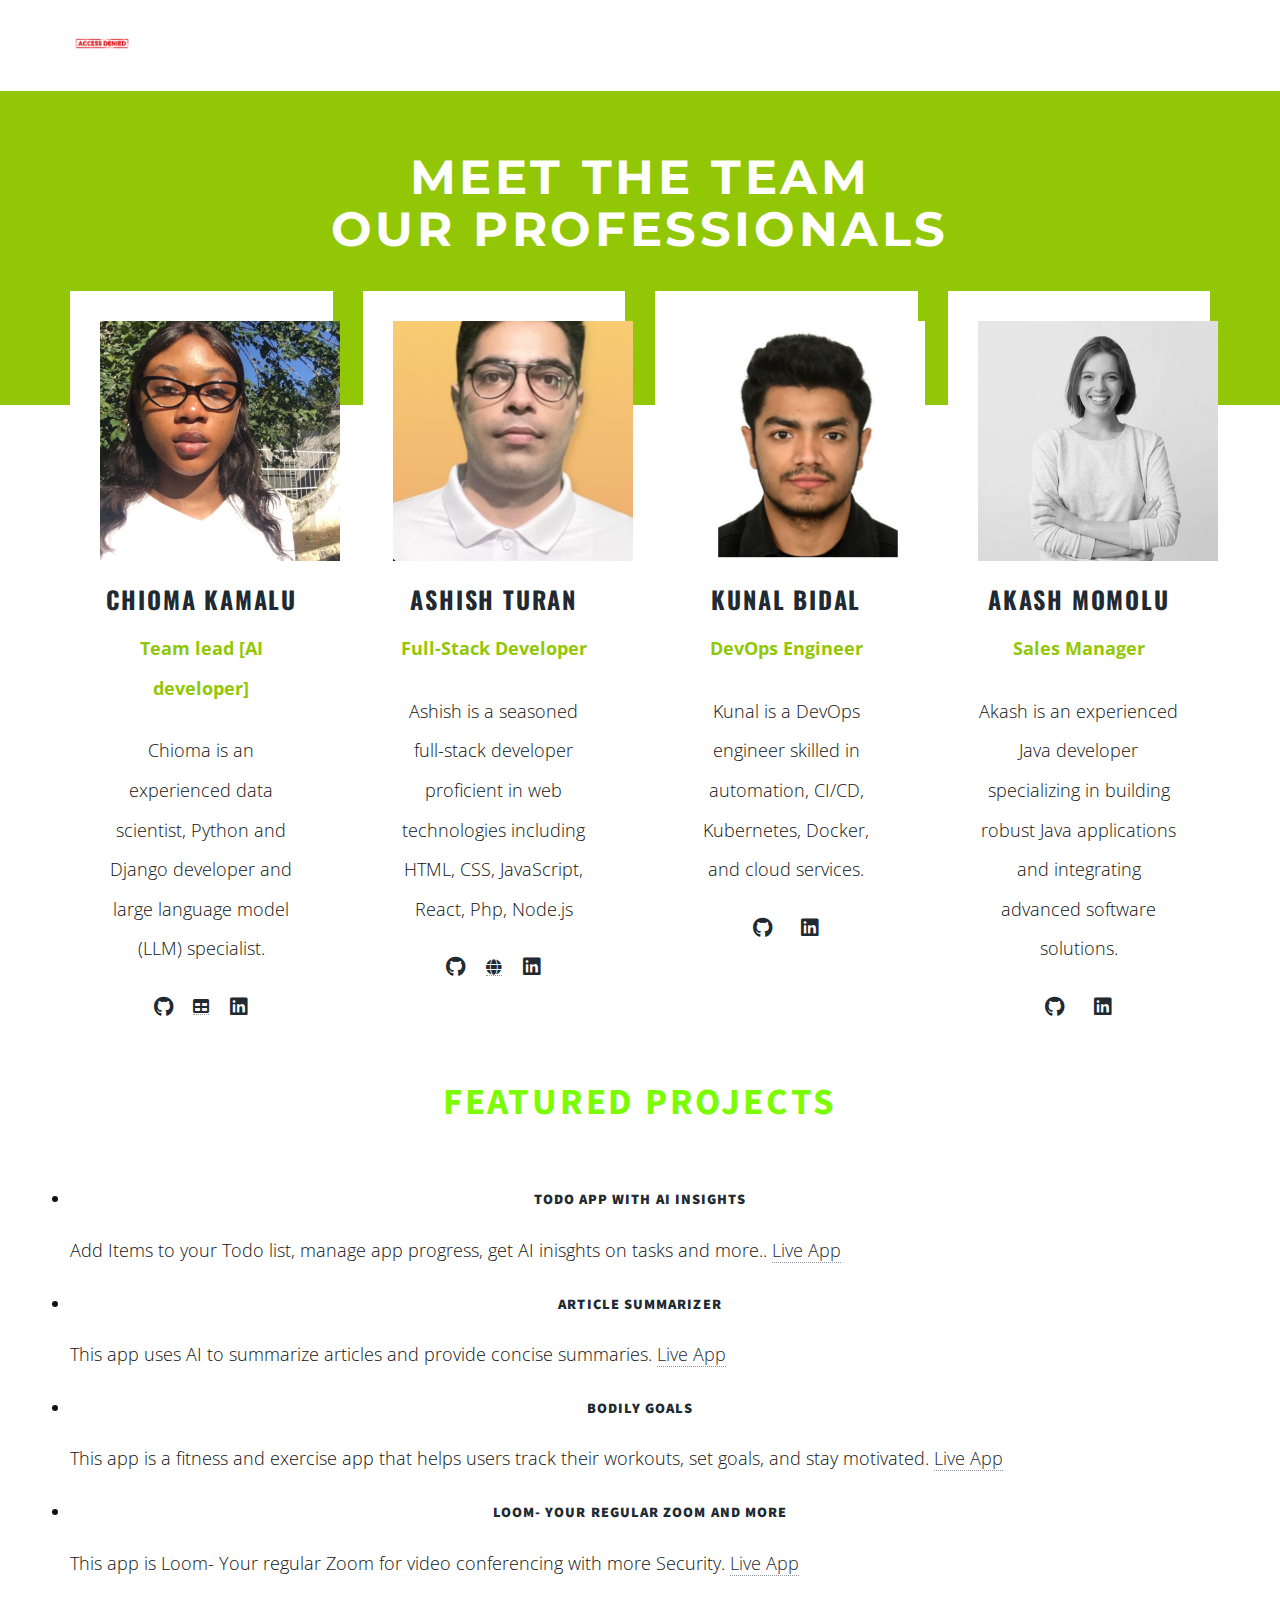
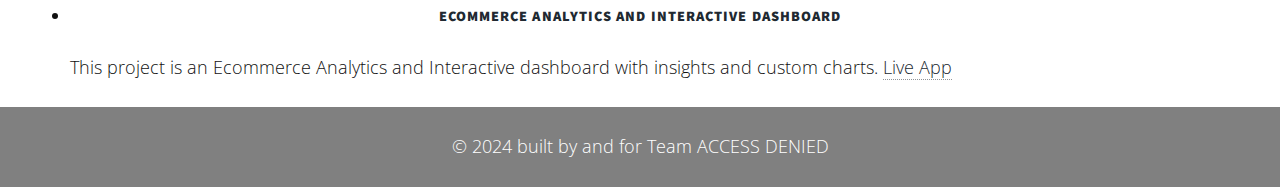
==== index.html @ f06ac586 "Add files via upload" ====
<!DOCTYPE html>
<html style="font-size: 16px;" lang="en"><head>
    <meta name="viewport" content="width=device-width, initial-scale=1.0">
    <meta charset="utf-8">
    <meta name="keywords" content="Meet The Team
Our Professionals">
    <meta name="description" content="">
    <title>team 1</title>
    <link rel="stylesheet" href="nicepage.css" media="screen">
<link rel="stylesheet" href="team-1.css" media="screen">
    <script class="u-script" type="text/javascript" src="jquery-1.9.1.min.js" defer=""></script>
    <script class="u-script" type="text/javascript" src="nicepage.js" defer=""></script>
    <meta name="generator" content="Nicepage 6.12.10, nicepage.com">
    <link id="u-theme-google-font" rel="stylesheet" href="https://fonts.googleapis.com/css?family=Montserrat:100,100i,200,200i,300,300i,400,400i,500,500i,600,600i,700,700i,800,800i,900,900i|Open+Sans:300,300i,400,400i,500,500i,600,600i,700,700i,800,800i">
    <link id="u-page-google-font" rel="stylesheet" href="https://fonts.googleapis.com/css?family=Montserrat:100,100i,200,200i,300,300i,400,400i,500,500i,600,600i,700,700i,800,800i,900,900i|Oswald:200,300,400,500,600,700">
    <link rel="stylesheet" href="main.css" />
    <link rel="stylesheet" href="https://cdnjs.cloudflare.com/ajax/libs/font-awesome/5.15.4/css/all.min.css">
    
    
    
    
    <script type="application/ld+json">{
		"@context": "http://schema.org",
		"@type": "Organization",
		"name": "",
		"logo": "images/default-logo.png"
}</script>
    <meta name="theme-color" content="#573aba">
    <meta property="og:title" content="team 1">
    <meta property="og:type" content="website">
  <meta data-intl-tel-input-cdn-path="intlTelInput/"></head>
  <body data-home-page="https://website6288372.nicepage.io/team-1.html?version=aebc9a9b-fa94-3146-e59b-1ac89e902285" data-home-page-title="team 1" data-path-to-root="./" data-include-products="false" class="u-body u-xl-mode" data-lang="en"><header class="u-clearfix u-header u-header" id="sec-df24"><div class="u-clearfix u-sheet u-sheet-1">
        <a href="#" class="u-image u-logo u-image-1">
          <img src="images/logo.png" class="u-logo-image u-logo-image-1">
        </a>
      </div></header> 
    <section class="u-align-center u-clearfix u-section-1" id="sec-626b">
      <div class="u-expanded-width u-palette-3-base u-shape u-shape-rectangle u-shape-1"></div>
      <h2 class="u-custom-font u-font-montserrat u-text u-text-body-alt-color u-text-default u-text-1">Meet The Team <br>Our Professionals
      </h2>
      <div class="u-list u-list-1">
        <div class="u-repeater u-repeater-1">
            <!-- Person 1: Chioma Kamalu -->
            <div class="u-align-center u-container-style u-list-item u-repeater-item u-white u-list-item-1">
                <div class="u-container-layout u-similar-container u-valign-top u-container-layout-1">
                    <img alt="" class="u-image u-image-default u-image-1" data-image-width="404" data-image-height="404" src="images/me.jpeg">
                    <h3 class="u-align-center u-custom-font u-font-oswald u-text u-text-2">Chioma Kamalu</h3>
                    <p class="u-align-center u-text u-text-palette-3-base u-text-3">Team lead [AI developer]</p>
                    <p class="u-align-center u-text u-text-4">Chioma is an experienced data scientist, Python and Django developer and large language model (LLM) specialist.</p>
                    <ul class="icons">
                      <li><a href="https://github.com/kamalu-chioma" target="_blank" rel="noopener noreferrer" class="icon brands fa-github"><span class="label">GitHub</span></a></li>
                      <li><a href="https://public.tableau.com/app/profile/chioma.kamalu" target="_blank" rel="noopener noreferrer" class="fa fa-table" aria-hidden="true"><span class="label"></span></a></li>
                      <li><a href="https://www.linkedin.com/in/chimere-chioma-kamalu/" target="_blank" rel="noopener noreferrer" class="icon brands alt fa fa-linkedin"><span class="label">Linkedin</span></a></li>
                    </ul>
                </div>
            </div>
            <!-- Person 2: Ashish Turan -->
            <div class="u-align-center u-container-style u-list-item u-repeater-item u-white u-list-item-2">
                <div class="u-container-layout u-similar-container u-valign-top u-container-layout-2">
                    <img alt="" class="u-image u-image-default u-image-2" src="images/ashish.PNG" data-image-width="404" data-image-height="404">
                    <h3 class="u-align-center u-custom-font u-font-oswald u-text u-text-5">Ashish Turan</h3>
                    <p class="u-align-center u-text u-text-palette-3-base u-text-6">Full-Stack Developer</p>
                    <p class="u-align-center u-text u-text-7">Ashish is a seasoned full-stack developer proficient in web technologies including HTML, CSS, JavaScript, React, Php, Node.js</p>
                    <ul class="icons">
                      <li><a href="https://github.com/ProgammerS" target="_blank" rel="noopener noreferrer" class="icon brands fa-github"><span class="label">GitHub</span></a></li>
                      <li><a href="https://ashishturanportfolio.netlify.app" target="_blank" rel="noopener noreferrer" class="fa fa-globe" aria-hidden="true"><span class="label"></span></a></li>
                      <li><a href="https://www.linkedin.com/in/ashish-turan-946180250/" target="_blank" rel="noopener noreferrer" class="icon brands alt fa fa-linkedin"><span class="label">Linkedin</span></a></li>
                    </ul>
                </div>
            </div>
            <!-- Person 3: Kunal Bidal -->
            <div class="u-align-center u-container-style u-list-item u-repeater-item u-white u-list-item-3">
                <div class="u-container-layout u-similar-container u-valign-top u-container-layout-3">
                    <img alt="" class="u-image u-image-default u-image-3" src="images/kunal.PNG" data-image-width="404" data-image-height="404">
                    <h3 class="u-align-center u-custom-font u-font-oswald u-text u-text-8">Kunal Bidal</h3>
                    <p class="u-align-center u-text u-text-palette-3-base u-text-9">DevOps Engineer</p>
                    <p class="u-align-center u-text u-text-10">Kunal is a DevOps engineer skilled in automation, CI/CD, Kubernetes, Docker, and cloud services. </p>
                    <ul class="icons">
                      <li><a href="https://github.com/KunalBadal/" target="_blank" rel="noopener noreferrer" class="icon brands fa-github"><span class="label">GitHub</span></a></li>
                      <li><a href="https://www.linkedin.com/in/kunal-badal-it/" target="_blank" rel="noopener noreferrer" class="icon brands alt fa fa-linkedin"><span class="label">Linkedin</span></a></li>
                    </ul>
                    
                </div>
            </div>
            <!-- Person 4: Akash Momolu -->
            <div class="u-align-center u-container-style u-list-item u-repeater-item u-white u-list-item-4">
                <div class="u-container-layout u-similar-container u-valign-top u-container-layout-4">
                    <img alt="" class="u-image u-image-default u-image-4" src="images/fff.jpg" data-image-width="404" data-image-height="404">
                    <h3 class="u-align-center u-custom-font u-font-oswald u-text u-text-11">Akash Momolu</h3>
                    <p class="u-align-center u-text u-text-palette-3-base u-text-12">Sales Manager</p>
                    <p class="u-align-center u-text u-text-13">Akash is an experienced Java developer specializing in building robust Java applications and integrating advanced software solutions.</p>
                    <ul class="icons">
                      <li><a href="https://github.com/Akash822m" target="_blank" rel="noopener noreferrer" class="icon brands fa-github"><span class="label">GitHub</span></a></li>
                      <li><a href="https://www.linkedin.com/in/akash-momula-408a9027b/" target="_blank" rel="noopener noreferrer" class="icon brands alt fa fa-linkedin"><span class="label">Linkedin</span></a></li>
                    </ul>
                </div>
            </div>
        </div>

              
       
    

      <div style="text-align: center !important;"></div>
        <h5 style="color: lawngreen; font-size: 37px; font-weight: bold;">FEATURED PROJECTS</h5>
        <ul style="list-style-type: none;"></ul>
          <li>
            <h5>ToDo app with AI insights</h5>
            <p>Add Items to your Todo list, manage app progress, get AI inisghts on tasks and more.. <a href="https://kamalu-chioma-todo-list-app-with-streamlit-and-sqlit-app-j4fhwo.streamlit.app/">Live App</a></p>
          </li>
          <li>
            <h5>Article Summarizer</h5>
              <p>This app uses AI to summarize articles and provide concise summaries. <a href="https://articlegpt.netlify.app/">Live App</a></p>
          </li>
          <li>
            <h5>Bodily goals</h5>
              <p>This app is a fitness and exercise app that helps users track their workouts, set goals, and stay motivated. <a href="https://bodygoals.netlify.app/">Live App</a></p>
          </li>
          <li>
            <h5>Loom- Your regular Zoom and more</h5>
              <p>This app is Loom- Your regular Zoom for video conferencing with more Security. <a href="https://zoom-clone-gamma-silk.vercel.app/">Live App</a></p>
          </li>
          <li>
            <h5>Ecommerce Analytics and Interactive dashboard</h5>
                <p>This project is an Ecommerce Analytics and Interactive dashboard with insights and custom charts. <a href="https://public.tableau.com/app/profile/chioma.kamalu/viz/Book1_16752610232310/DASHBOARD">Live App</a></p>
          </li>
            </li>
          </li>
        </ul>
      </div>




    
      <div style="text-align: center; width: 100%;">
        <footer style="background-color: grey; padding: 20px; color: white; text-align: center !important; width: 100%;">
          <p style="text-align: center !important; margin: 0 auto;">&copy; 2024 built by and for Team ACCESS DENIED</p>
        </footer>
      </div>
      
  </section>

  
    </body></html>
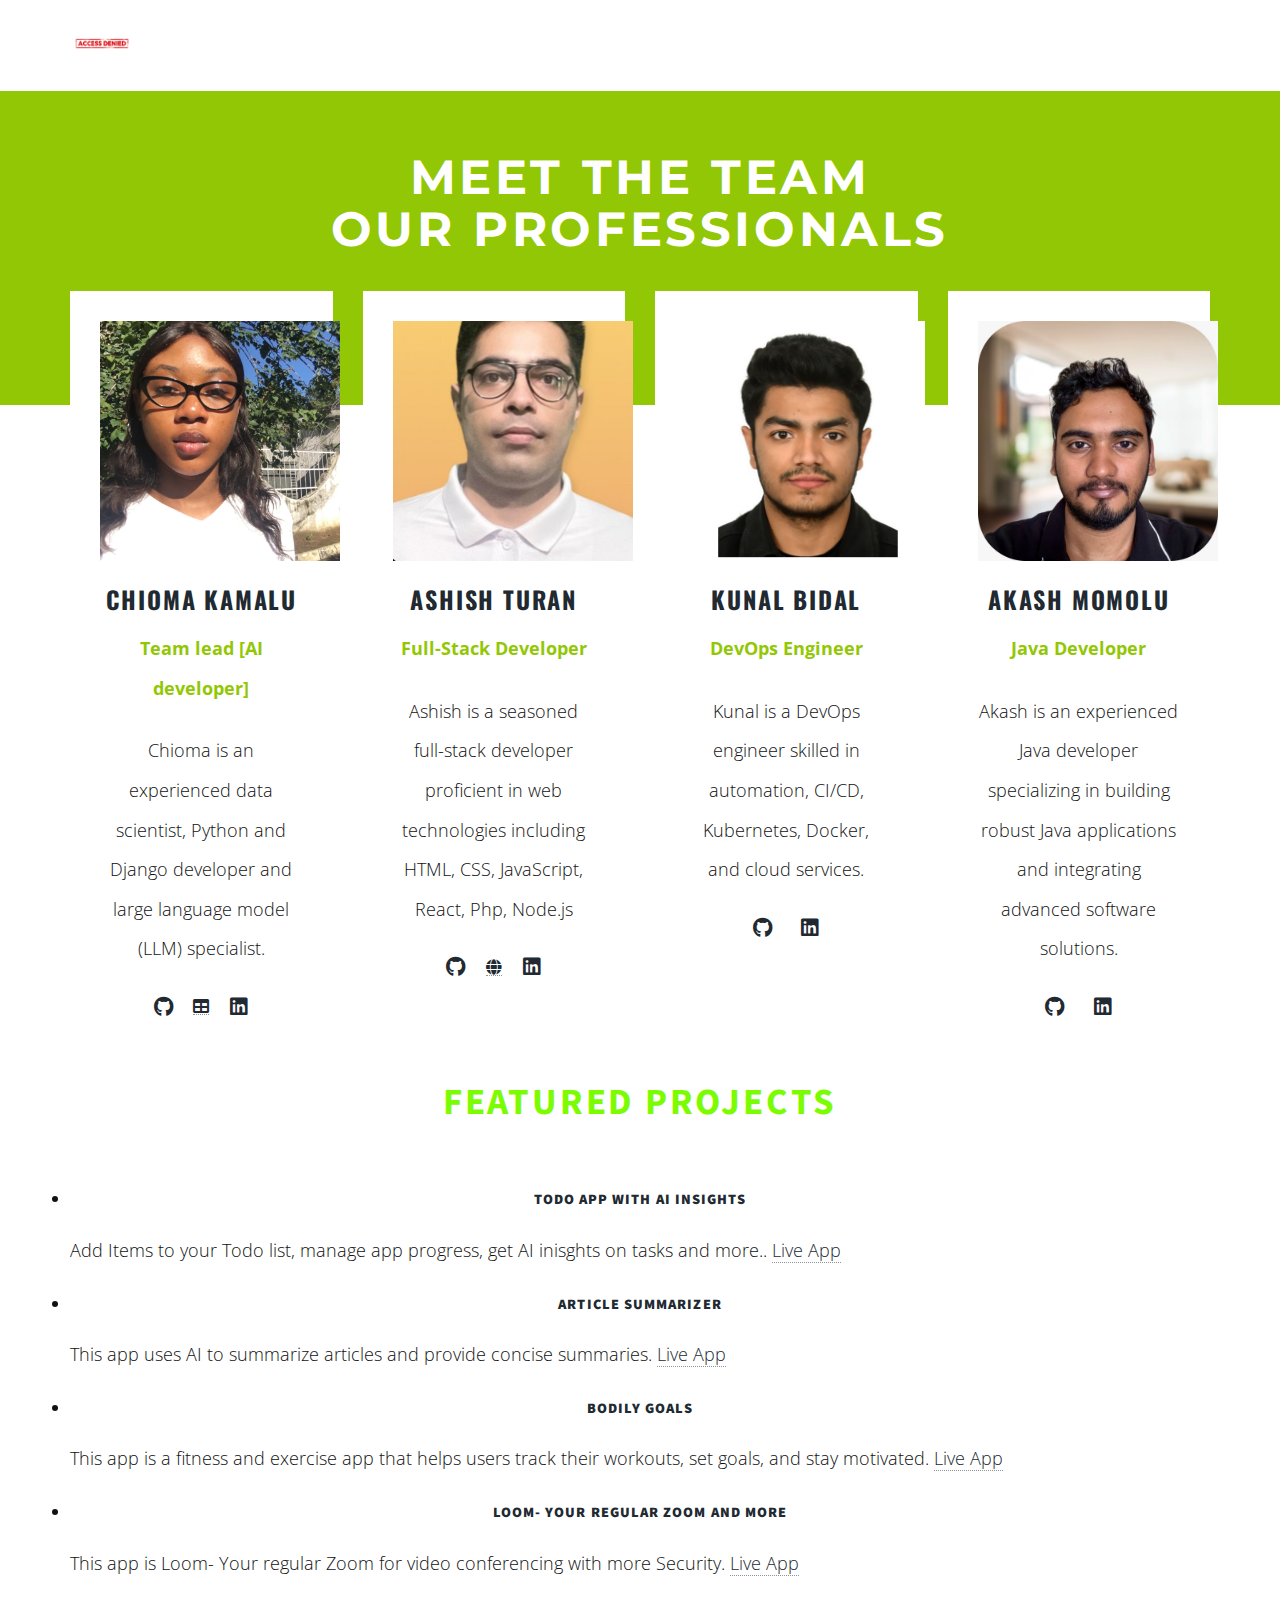
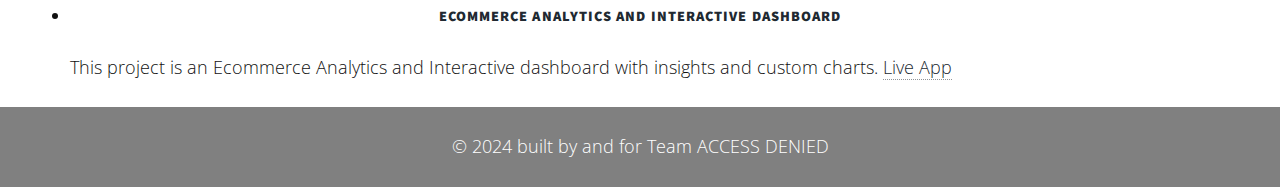
==== commit 97983a17: "Add files via upload" ====
--- a/index.html
+++ b/index.html
@@ -85,9 +85,9 @@
             <!-- Person 4: Akash Momolu -->
             <div class="u-align-center u-container-style u-list-item u-repeater-item u-white u-list-item-4">
                 <div class="u-container-layout u-similar-container u-valign-top u-container-layout-4">
-                    <img alt="" class="u-image u-image-default u-image-4" src="images/fff.jpg" data-image-width="404" data-image-height="404">
+                    <img alt="" class="u-image u-image-default u-image-4" src="images/Akash.jpeg" data-image-width="404" data-image-height="404">
                     <h3 class="u-align-center u-custom-font u-font-oswald u-text u-text-11">Akash Momolu</h3>
-                    <p class="u-align-center u-text u-text-palette-3-base u-text-12">Sales Manager</p>
+                    <p class="u-align-center u-text u-text-palette-3-base u-text-12">Java Developer</p>
                     <p class="u-align-center u-text u-text-13">Akash is an experienced Java developer specializing in building robust Java applications and integrating advanced software solutions.</p>
                     <ul class="icons">
                       <li><a href="https://github.com/Akash822m" target="_blank" rel="noopener noreferrer" class="icon brands fa-github"><span class="label">GitHub</span></a></li>
@@ -106,23 +106,23 @@
         <ul style="list-style-type: none;"></ul>
           <li>
             <h5>ToDo app with AI insights</h5>
-            <p>Add Items to your Todo list, manage app progress, get AI inisghts on tasks and more.. <a href="https://kamalu-chioma-todo-list-app-with-streamlit-and-sqlit-app-j4fhwo.streamlit.app/">Live App</a></p>
+            <p>Add Items to your Todo list, manage app progress, get AI inisghts on tasks and more.. <a href="https://kamalu-chioma-todo-list-app-with-streamlit-and-sqlit-app-j4fhwo.streamlit.app/" target="_blank">Live App</a></p>
           </li>
           <li>
             <h5>Article Summarizer</h5>
-              <p>This app uses AI to summarize articles and provide concise summaries. <a href="https://articlegpt.netlify.app/">Live App</a></p>
+              <p>This app uses AI to summarize articles and provide concise summaries. <a href="https://articlegpt.netlify.app/" target="_blank">Live App</a></p>
           </li>
           <li>
             <h5>Bodily goals</h5>
-              <p>This app is a fitness and exercise app that helps users track their workouts, set goals, and stay motivated. <a href="https://bodygoals.netlify.app/">Live App</a></p>
+              <p>This app is a fitness and exercise app that helps users track their workouts, set goals, and stay motivated. <a href="https://bodygoals.netlify.app/" target="_blank">Live App</a></p>
           </li>
           <li>
             <h5>Loom- Your regular Zoom and more</h5>
-              <p>This app is Loom- Your regular Zoom for video conferencing with more Security. <a href="https://zoom-clone-gamma-silk.vercel.app/">Live App</a></p>
+              <p>This app is Loom- Your regular Zoom for video conferencing with more Security. <a href="https://zoom-clone-gamma-silk.vercel.app/" target="_blank">Live App</a></p>
           </li>
           <li>
             <h5>Ecommerce Analytics and Interactive dashboard</h5>
-                <p>This project is an Ecommerce Analytics and Interactive dashboard with insights and custom charts. <a href="https://public.tableau.com/app/profile/chioma.kamalu/viz/Book1_16752610232310/DASHBOARD">Live App</a></p>
+                <p>This project is an Ecommerce Analytics and Interactive dashboard with insights and custom charts. <a href="https://public.tableau.com/app/profile/chioma.kamalu/viz/Book1_16752610232310/DASHBOARD" target="_blank">Live App</a></p>
           </li>
             </li>
           </li>
